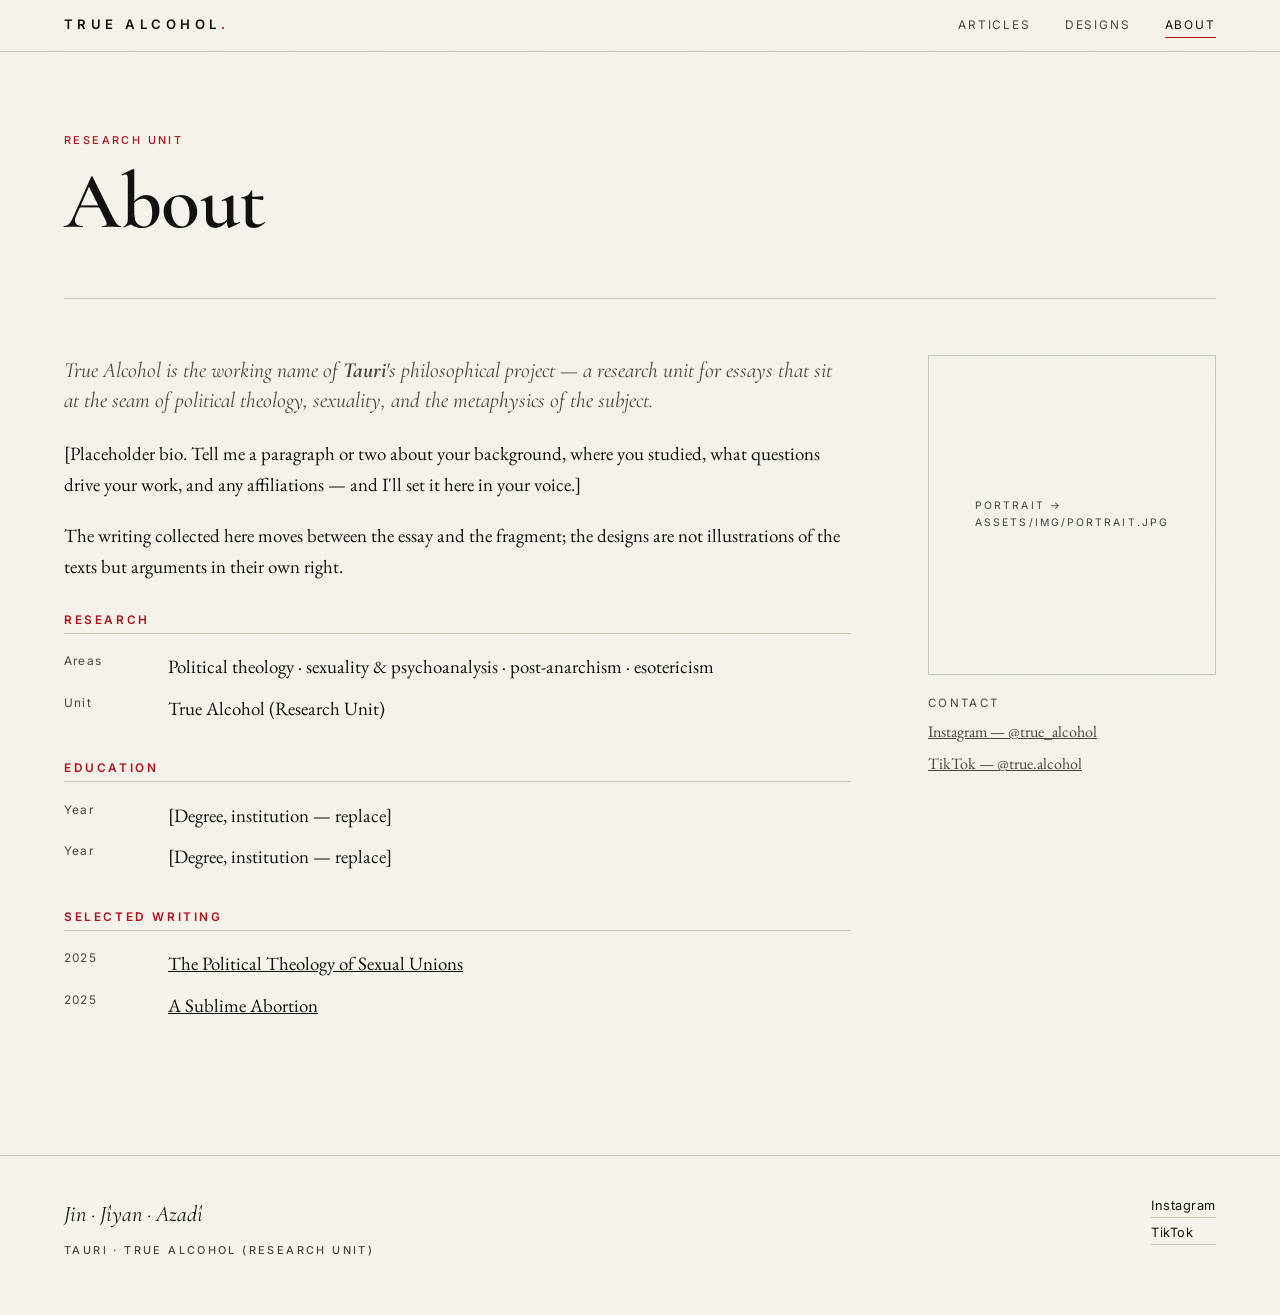
==== about.html @ 100409e3 "m" ====
<!DOCTYPE html>
<html lang="en" data-year="2026">
<head>
  <meta charset="utf-8">
  <meta name="viewport" content="width=device-width, initial-scale=1">
  <title>About — True Alcohol</title>
  <meta name="description" content="About Tauri and the True Alcohol Research Unit.">
  <link rel="preconnect" href="https://fonts.googleapis.com">
  <link rel="preconnect" href="https://fonts.gstatic.com" crossorigin>
  <link href="https://fonts.googleapis.com/css2?family=Cormorant+Garamond:ital,wght@0,400;0,500;0,600;0,700;1,400;1,500;1,600&family=EB+Garamond:ital,wght@0,400;0,500;1,400&family=Inter:wght@400;500;600&family=UnifrakturCook:wght@700&display=swap" rel="stylesheet">
  <link rel="stylesheet" href="assets/css/style.css">
</head>
<body>
  <div id="site-head"></div>

  <main class="wrap">
    <header class="article-head">
      <p class="eyebrow">Research Unit</p>
      <h1 class="article-title">About</h1>
      <hr class="rule">
    </header>

    <div class="about-grid">
      <div class="stack" style="--flow:1.2rem">
        <!-- ▼▼ REPLACE THIS BIO with your own text ▼▼ -->
        <p style="font-family:var(--display);font-style:italic;font-size:1.35rem;line-height:1.4;color:var(--ink-soft)">
          True Alcohol is the working name of <strong>Tauri</strong>'s philosophical project — a research unit
          for essays that sit at the seam of political theology, sexuality, and the metaphysics of the subject.
        </p>
        <p>
          [Placeholder bio. Tell me a paragraph or two about your background, where you studied,
          what questions drive your work, and any affiliations — and I'll set it here in your voice.]
        </p>
        <p>
          The writing collected here moves between the essay and the fragment; the designs are not
          illustrations of the texts but arguments in their own right.
        </p>
        <!-- ▲▲ REPLACE THIS BIO ▲▲ -->

        <div class="cv">
          <h2>Research</h2>
          <ul>
            <li><span class="yr">Areas</span><span>Political theology · sexuality &amp; psychoanalysis · post-anarchism · esotericism</span></li>
            <li><span class="yr">Unit</span><span>True Alcohol (Research Unit)</span></li>
          </ul>

          <h2>Education</h2>
          <ul>
            <li><span class="yr">Year</span><span>[Degree, institution — replace]</span></li>
            <li><span class="yr">Year</span><span>[Degree, institution — replace]</span></li>
          </ul>

          <h2>Selected Writing</h2>
          <ul>
            <li><span class="yr">2025</span><span><a href="articles.html">The Political Theology of Sexual Unions</a></span></li>
            <li><span class="yr">2025</span><span><a href="articles.html">A Sublime Abortion</a></span></li>
          </ul>
        </div>
      </div>

      <aside>
        <!-- Drop a portrait at assets/img/portrait.jpg (it will be desaturated automatically) -->
        <div class="plate--placeholder portrait" style="border:1px solid var(--hair);min-height:20rem;display:grid;place-items:center;color:var(--ink-soft);font-family:var(--meta);font-size:.65rem;letter-spacing:.2em;text-transform:uppercase">Portrait →<br>assets/img/portrait.jpg</div>
        <div class="creditblock" style="margin-top:1.2rem;flex-direction:column;align-items:flex-start;gap:.4rem">
          <span>Contact</span>
          <a href="https://www.instagram.com/true_alcohol/" target="_blank" rel="noopener" style="text-transform:none;letter-spacing:0;font-family:var(--body);font-size:1rem">Instagram — @true_alcohol</a>
          <a href="https://www.tiktok.com/@true.alcohol" target="_blank" rel="noopener" style="text-transform:none;letter-spacing:0;font-family:var(--body);font-size:1rem">TikTok — @true.alcohol</a>
        </div>
      </aside>
    </div>
  </main>

  <div id="site-foot"></div>

  <script src="assets/js/site.js"></script>
</body>
</html>
---- assets/css/style.css ----
/* =========================================================================
   TRUE ALCOHOL — Tauri's Philosophical Project
   Design system: samizdat / critical-theory zine
   B&W paper base · high-contrast serif · rare red accent · photocopy grain
   ========================================================================= */

:root {
  /* Ink & paper */
  --paper:      #f6f3ec;   /* warm off-white, printed feel */
  --paper-2:    #efeade;   /* slightly deeper panel        */
  --ink:        #131110;   /* near-black text              */
  --ink-soft:   #4a453f;   /* secondary text               */
  --hair:       #cbc4b5;   /* hairline rules               */
  --red:        #b3111b;   /* the one accent               */

  /* Inverted (dark) surfaces */
  --void:       #0b0a09;
  --void-ink:   #ece7dc;
  --void-hair:  #33302b;

  /* Type */
  --display: "Cormorant Garamond", Georgia, "Times New Roman", serif;
  --body:    "EB Garamond", Georgia, "Times New Roman", serif;
  --meta:    "Inter", ui-sans-serif, system-ui, "Helvetica Neue", Arial, sans-serif;
  --fraktur: "UnifrakturCook", var(--display);

  --measure: 40rem;        /* reading column width */
  --gutter:  clamp(1.25rem, 4vw, 3rem);
  --maxw:    72rem;
}

/* ------------------------------------------------------------------ reset */
*, *::before, *::after { box-sizing: border-box; }
html { -webkit-text-size-adjust: 100%; }
body {
  margin: 0;
  background: var(--paper);
  color: var(--ink);
  font-family: var(--body);
  font-size: clamp(1.02rem, 0.55vw + 0.9rem, 1.18rem);
  line-height: 1.62;
  font-feature-settings: "liga" 1, "onum" 1, "kern" 1;
  text-rendering: optimizeLegibility;
  -webkit-font-smoothing: antialiased;
}
img { max-width: 100%; height: auto; display: block; }
a { color: inherit; }
h1, h2, h3, h4 { font-family: var(--display); font-weight: 600; line-height: 1.06; margin: 0; }
p { margin: 0 0 1.1em; }

/* photocopy grain overlay -------------------------------------------------- */
body::after {
  content: "";
  position: fixed; inset: 0;
  pointer-events: none;
  z-index: 9999;
  opacity: .045;
  mix-blend-mode: multiply;
  background-image: url("data:image/svg+xml,%3Csvg xmlns='http://www.w3.org/2000/svg' width='160' height='160'%3E%3Cfilter id='n'%3E%3CfeTurbulence type='fractalNoise' baseFrequency='0.9' numOctaves='2' stitchTiles='stitch'/%3E%3C/filter%3E%3Crect width='100%25' height='100%25' filter='url(%23n)'/%3E%3C/svg%3E");
}

/* ---------------------------------------------------------------- layout */
.wrap { width: min(100% - 2 * var(--gutter), var(--maxw)); margin-inline: auto; }
.measure { max-width: var(--measure); }
.stack > * + * { margin-top: var(--flow, 1.1rem); }

/* meta / eyebrow / credit text ------------------------------------------- */
.meta, .eyebrow, .credit {
  font-family: var(--meta);
  font-weight: 500;
  letter-spacing: .22em;
  text-transform: uppercase;
  font-size: .68rem;
  color: var(--ink-soft);
}
.eyebrow { color: var(--red); }

/* ------------------------------------------------------------------- nav */
.site-head {
  position: sticky; top: 0; z-index: 100;
  background: color-mix(in srgb, var(--paper) 88%, transparent);
  backdrop-filter: saturate(120%) blur(6px);
  border-bottom: 1px solid var(--hair);
}
.site-head__inner {
  display: flex; align-items: baseline; justify-content: space-between;
  gap: 1rem; padding: .85rem 0;
}
.brand {
  font-family: var(--meta);
  font-weight: 600;
  letter-spacing: .34em;
  text-transform: uppercase;
  font-size: .82rem;
  text-decoration: none;
  white-space: nowrap;
}
.brand .dot { color: var(--red); }
.nav { display: flex; gap: clamp(.9rem, 3vw, 2.1rem); align-items: baseline; }
.nav a {
  font-family: var(--meta);
  font-size: .74rem;
  letter-spacing: .16em;
  text-transform: uppercase;
  text-decoration: none;
  color: var(--ink-soft);
  padding-bottom: 2px;
  border-bottom: 1px solid transparent;
  transition: color .15s, border-color .15s;
}
.nav a:hover, .nav a[aria-current="page"] { color: var(--ink); border-color: var(--red); }

/* ---------------------------------------------------------------- footer */
.site-foot {
  margin-top: clamp(4rem, 10vw, 8rem);
  border-top: 1px solid var(--hair);
  padding: 2.5rem 0 3.5rem;
}
.site-foot__inner { display: flex; flex-wrap: wrap; gap: 1.5rem 3rem; justify-content: space-between; align-items: flex-start; }
.site-foot .slogan { font-family: var(--display); font-style: italic; font-size: 1.4rem; }
.site-foot a { text-decoration: none; border-bottom: 1px solid var(--hair); }
.site-foot a:hover { border-color: var(--red); }
.foot-links { display: flex; flex-direction: column; gap: .35rem; font-family: var(--meta); font-size: .8rem; letter-spacing: .04em; }

/* ------------------------------------------------------------- hero/home */
.hero { padding: clamp(3rem, 9vw, 7rem) 0 clamp(2rem, 5vw, 4rem); }
.hero__mark {
  font-family: var(--display);
  font-weight: 600;
  font-size: clamp(3.2rem, 13vw, 9.5rem);
  line-height: .92;
  letter-spacing: -.01em;
  margin: 0;
}
.hero__mark em { font-style: italic; color: var(--red); }
.hero__sub {
  font-family: var(--display); font-style: italic;
  font-size: clamp(1.3rem, 3vw, 2rem);
  color: var(--ink-soft);
  max-width: 34ch;
  margin-top: 1.2rem;
}
.rule { height: 1px; background: var(--hair); border: 0; margin: clamp(2rem,5vw,3.5rem) 0; }
.rule--double { height: 4px; border-top: 1px solid var(--ink); border-bottom: 1px solid var(--ink); background: transparent; }

/* credit block (signature) ------------------------------------------------ */
.creditblock {
  display: flex; flex-wrap: wrap; gap: .4rem 1.2rem; align-items: center;
  font-family: var(--meta); font-size: .72rem; letter-spacing: .2em; text-transform: uppercase;
  color: var(--ink-soft);
}
.creditblock .sep { color: var(--red); }

/* ---------------------------------------------------------- article list */
.entry-list { list-style: none; margin: 0; padding: 0; }
.entry {
  display: grid;
  grid-template-columns: 1fr auto;
  gap: .3rem 2rem;
  align-items: baseline;
  padding: 1.6rem 0;
  border-bottom: 1px solid var(--hair);
  text-decoration: none;
  color: inherit;
}
.entry:first-child { border-top: 1px solid var(--hair); }
.entry__title { font-family: var(--display); font-size: clamp(1.6rem, 4vw, 2.6rem); line-height: 1.02; transition: color .15s; }
.entry:hover .entry__title { color: var(--red); }
.entry__title em { font-style: italic; }
.entry__date { font-family: var(--meta); font-size: .72rem; letter-spacing: .18em; text-transform: uppercase; color: var(--ink-soft); text-align: right; white-space: nowrap; }
.entry__sub { grid-column: 1 / -1; font-style: italic; color: var(--ink-soft); max-width: 60ch; margin: 0; }
.entry__tags { grid-column: 1 / -1; display: flex; gap: .5rem; flex-wrap: wrap; margin-top: .25rem; }
.tag { font-family: var(--meta); font-size: .62rem; letter-spacing: .16em; text-transform: uppercase; color: var(--ink-soft); border: 1px solid var(--hair); border-radius: 999px; padding: .12rem .6rem; }

/* --------------------------------------------------------- article page */
.article-head { padding: clamp(2.5rem, 7vw, 5rem) 0 0; }
.article-title {
  font-family: var(--display);
  font-size: clamp(2.4rem, 7vw, 5rem);
  line-height: 1.0;
  letter-spacing: -.005em;
  margin: .3rem 0 0;
}
.article-title em { font-style: italic; }
.article-sub { font-family: var(--display); font-style: italic; font-size: clamp(1.15rem, 2.5vw, 1.6rem); color: var(--ink-soft); margin-top: .8rem; }
.prose { max-width: var(--measure); margin-inline: auto; }
.prose > * + * { margin-top: 1.15rem; }
.prose h2 { font-size: 1.9rem; margin-top: 2.4rem; }
.prose h3 { font-size: 1.4rem; margin-top: 1.8rem; }
.prose h2 + p, .prose h3 + p { margin-top: .6rem; }
.prose > p:first-of-type::first-letter {
  font-family: var(--display); float: left; font-size: 3.6em; line-height: .72;
  padding: .05em .12em 0 0; color: var(--red); font-weight: 600;
}
.prose blockquote {
  margin: 1.6rem 0; padding-left: 1.4rem; border-left: 2px solid var(--red);
  font-style: italic; color: var(--ink-soft); font-size: 1.1em;
}
.prose a { text-underline-offset: 3px; text-decoration-color: var(--red); }
.prose hr { border: 0; height: 1px; background: var(--hair); margin: 2.4rem 0; }
.prose img { margin: 2rem auto; filter: grayscale(1) contrast(1.05); }
.prose figcaption, .prose img + em { display: block; text-align: center; font-size: .8rem; color: var(--ink-soft); }
.prose code { font-family: ui-monospace, "SF Mono", Menlo, monospace; font-size: .86em; background: var(--paper-2); padding: .1em .35em; }

.backlink { font-family: var(--meta); font-size: .72rem; letter-spacing: .18em; text-transform: uppercase; color: var(--ink-soft); text-decoration: none; }
.backlink:hover { color: var(--red); }
.backlink::before { content: "← "; }

/* ------------------------------------------------------ designs gallery */
.gallery-section { background: var(--void); color: var(--void-ink); margin-top: clamp(2rem,6vw,4rem); }
.gallery-section .site-foot { display: none; }
.gallery-head { padding: clamp(3rem,8vw,6rem) 0 1rem; }
.gallery-head h1 { font-family: var(--display); font-size: clamp(2.6rem,8vw,6rem); }
.gallery-head .eyebrow { color: var(--red); }
.gallery {
  columns: 3 16rem;
  column-gap: 1rem;
  padding-bottom: clamp(3rem,8vw,6rem);
}
.plate {
  break-inside: avoid;
  margin: 0 0 1rem;
  border: 1px solid var(--void-hair);
  background: #000;
  text-decoration: none;
  color: var(--void-ink);
  display: block;
}
.plate img { filter: grayscale(1) contrast(1.08); transition: filter .25s, transform .4s; width: 100%; }
.plate:hover img { filter: grayscale(1) contrast(1.2); transform: scale(1.015); }
.plate__cap { display: flex; justify-content: space-between; gap: 1rem; padding: .6rem .75rem .8rem; border-top: 1px solid var(--void-hair); }
.plate__title { font-family: var(--display); font-style: italic; font-size: 1.05rem; }
.plate__meta { font-family: var(--meta); font-size: .6rem; letter-spacing: .16em; text-transform: uppercase; color: #8a847a; white-space: nowrap; }
.plate--placeholder { display: grid; place-items: center; min-height: 16rem; color: #7a746a; font-family: var(--meta); font-size: .7rem; letter-spacing: .2em; text-transform: uppercase; }

/* ---------------------------------------------------------------- about */
.about-grid { display: grid; grid-template-columns: minmax(0, 1fr) minmax(0, 18rem); gap: clamp(2rem, 6vw, 5rem); align-items: start; }
.about-grid .portrait { border: 1px solid var(--hair); filter: grayscale(1) contrast(1.05); }
.cv h2 { font-family: var(--meta); font-size: .74rem; letter-spacing: .22em; text-transform: uppercase; color: var(--red); border-bottom: 1px solid var(--hair); padding-bottom: .4rem; margin-top: 2rem; }
.cv ul { list-style: none; margin: .8rem 0 0; padding: 0; }
.cv li { display: grid; grid-template-columns: 5.5rem 1fr; gap: 1rem; padding: .35rem 0; }
.cv li .yr { font-family: var(--meta); font-size: .74rem; letter-spacing: .1em; color: var(--ink-soft); }

/* --------------------------------------------------------------- states */
.loading, .empty { font-family: var(--meta); font-size: .8rem; letter-spacing: .1em; color: var(--ink-soft); padding: 2rem 0; }

/* --------------------------------------------------------------- mobile */
@media (max-width: 640px) {
  .site-head__inner { flex-direction: column; gap: .5rem; align-items: flex-start; }
  .about-grid { grid-template-columns: 1fr; }
  .about-grid .portrait { max-width: 15rem; }
  .prose > p:first-of-type::first-letter { font-size: 3em; }
}
@media (prefers-reduced-motion: reduce) {
  * { transition: none !important; }
}
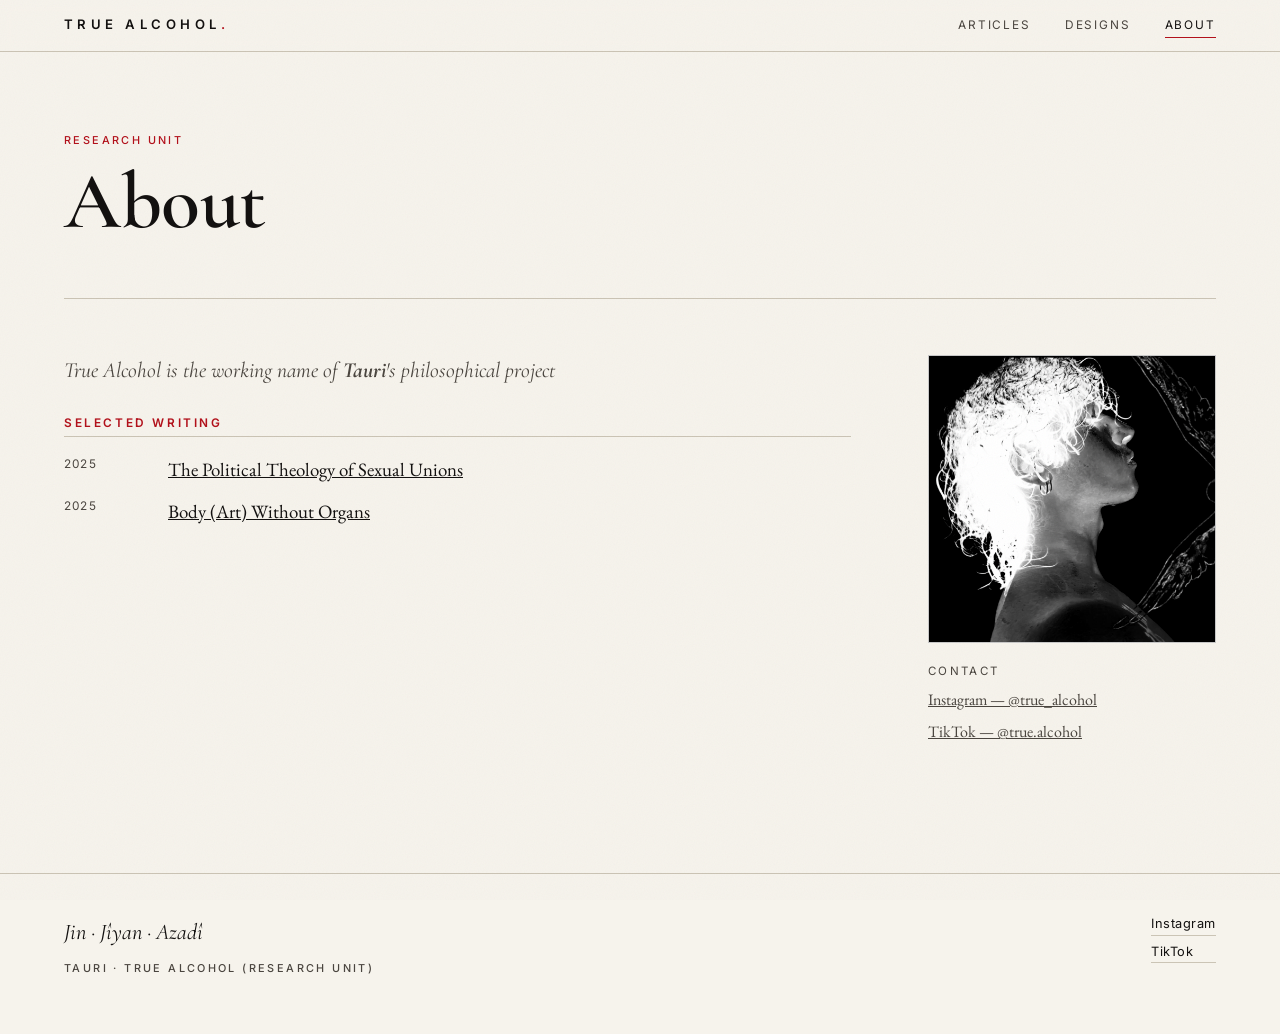
==== commit 98f9d549: "Finalize" ====
--- a/about.html
+++ b/about.html
@@ -24,43 +24,41 @@
       <div class="stack" style="--flow:1.2rem">
         <!-- ▼▼ REPLACE THIS BIO with your own text ▼▼ -->
         <p style="font-family:var(--display);font-style:italic;font-size:1.35rem;line-height:1.4;color:var(--ink-soft)">
-          True Alcohol is the working name of <strong>Tauri</strong>'s philosophical project — a research unit
-          for essays that sit at the seam of political theology, sexuality, and the metaphysics of the subject.
+          True Alcohol is the working name of <strong>Tauri</strong>'s philosophical project
         </p>
-        <p>
+        <!-- <p>
           [Placeholder bio. Tell me a paragraph or two about your background, where you studied,
           what questions drive your work, and any affiliations — and I'll set it here in your voice.]
         </p>
         <p>
           The writing collected here moves between the essay and the fragment; the designs are not
           illustrations of the texts but arguments in their own right.
-        </p>
+        </p> -->
         <!-- ▲▲ REPLACE THIS BIO ▲▲ -->
 
         <div class="cv">
-          <h2>Research</h2>
+          <!-- <h2>Research</h2>
           <ul>
             <li><span class="yr">Areas</span><span>Political theology · sexuality &amp; psychoanalysis · post-anarchism · esotericism</span></li>
             <li><span class="yr">Unit</span><span>True Alcohol (Research Unit)</span></li>
-          </ul>
+          </ul> -->
 
-          <h2>Education</h2>
-          <ul>
+          <!-- <h2>Education</h2> -->
+          <!-- <ul>
+            <li><span class="yr">2026</span><span>[Degree, A]</span></li>
             <li><span class="yr">Year</span><span>[Degree, institution — replace]</span></li>
-            <li><span class="yr">Year</span><span>[Degree, institution — replace]</span></li>
-          </ul>
+          </ul> -->
 
           <h2>Selected Writing</h2>
           <ul>
             <li><span class="yr">2025</span><span><a href="articles.html">The Political Theology of Sexual Unions</a></span></li>
-            <li><span class="yr">2025</span><span><a href="articles.html">A Sublime Abortion</a></span></li>
+            <li><span class="yr">2025</span><span><a href="articles.html">Body (Art) Without Organs</a></span></li>
           </ul>
         </div>
       </div>
 
       <aside>
-        <!-- Drop a portrait at assets/img/portrait.jpg (it will be desaturated automatically) -->
-        <div class="plate--placeholder portrait" style="border:1px solid var(--hair);min-height:20rem;display:grid;place-items:center;color:var(--ink-soft);font-family:var(--meta);font-size:.65rem;letter-spacing:.2em;text-transform:uppercase">Portrait →<br>assets/img/portrait.jpg</div>
+        <img class="portrait" src="assets/img/portrait.jpg" alt="Portrait" style="width:100%;display:block">
         <div class="creditblock" style="margin-top:1.2rem;flex-direction:column;align-items:flex-start;gap:.4rem">
           <span>Contact</span>
           <a href="https://www.instagram.com/true_alcohol/" target="_blank" rel="noopener" style="text-transform:none;letter-spacing:0;font-family:var(--body);font-size:1rem">Instagram — @true_alcohol</a>
